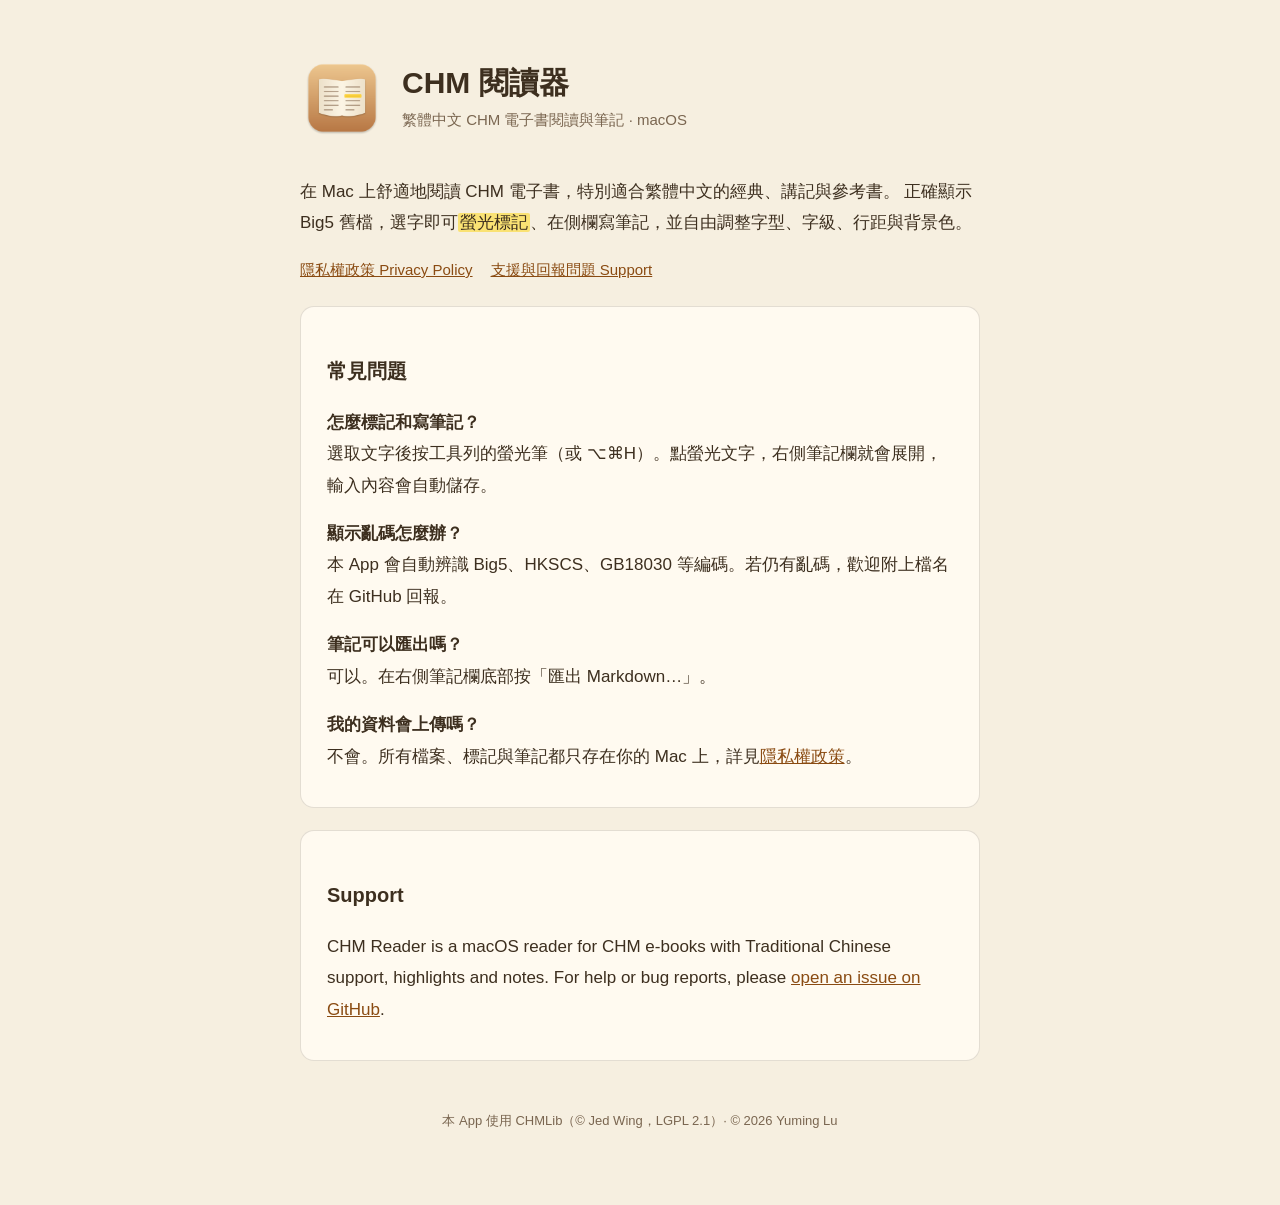
==== docs/index.html @ fc0d0d64 "Serve website from docs/ via built-in GitHub Pages instead of Actions Developer notes move to dev-do" ====
<!doctype html>
<html lang="zh-Hant">
<head>
<meta charset="utf-8">
<meta name="viewport" content="width=device-width, initial-scale=1">
<title>CHM 閱讀器</title>
<link rel="icon" href="icon.png">
<link rel="stylesheet" href="style.css">
</head>
<body>
<main>
  <header>
    <img src="icon.png" alt="CHM 閱讀器圖示">
    <div>
      <h1>CHM 閱讀器</h1>
      <p>繁體中文 CHM 電子書閱讀與筆記 · macOS</p>
    </div>
  </header>

  <p>在 Mac 上舒適地閱讀 CHM 電子書，特別適合繁體中文的經典、講記與參考書。
  正確顯示 Big5 舊檔，選字即可<mark>螢光標記</mark>、在側欄寫筆記，並自由調整字型、字級、行距與背景色。</p>

  <nav>
    <a href="privacy.html">隱私權政策 Privacy Policy</a>
    <a href="https://github.com/sunmoon-idegu/chm-reader/issues">支援與回報問題 Support</a>
  </nav>

  <section>
    <h2>常見問題</h2>
    <p><b>怎麼標記和寫筆記？</b><br>
    選取文字後按工具列的螢光筆（或 ⌥⌘H）。點螢光文字，右側筆記欄就會展開，輸入內容會自動儲存。</p>
    <p><b>顯示亂碼怎麼辦？</b><br>
    本 App 會自動辨識 Big5、HKSCS、GB18030 等編碼。若仍有亂碼，歡迎附上檔名在 GitHub 回報。</p>
    <p><b>筆記可以匯出嗎？</b><br>
    可以。在右側筆記欄底部按「匯出 Markdown…」。</p>
    <p><b>我的資料會上傳嗎？</b><br>
    不會。所有檔案、標記與筆記都只存在你的 Mac 上，詳見<a href="privacy.html">隱私權政策</a>。</p>
  </section>

  <section>
    <h2>Support</h2>
    <p>CHM Reader is a macOS reader for CHM e-books with Traditional Chinese support, highlights and notes.
    For help or bug reports, please <a href="https://github.com/sunmoon-idegu/chm-reader/issues">open an issue on GitHub</a>.</p>
  </section>

  <footer>
    本 App 使用 CHMLib（© Jed Wing，LGPL 2.1）· © 2026 Yuming Lu
  </footer>
</main>
</body>
</html>
---- docs/style.css ----
:root {
  --bg: #f6efe0;
  --card: #fffaf0;
  --text: #3d2f1f;
  --muted: #7a6650;
  --accent: #8a4b12;
  --line: rgba(61, 47, 31, 0.14);
  --mark: rgba(255, 214, 10, 0.5);
}
@media (prefers-color-scheme: dark) {
  :root {
    --bg: #1c1a17;
    --card: #26231f;
    --text: #e8e0d4;
    --muted: #a89a88;
    --accent: #e0a96d;
    --line: rgba(232, 224, 212, 0.14);
    --mark: rgba(255, 214, 10, 0.3);
  }
}
* { box-sizing: border-box; }
body {
  margin: 0;
  padding: 0 20px;
  background: var(--bg);
  color: var(--text);
  font: 17px/1.85 -apple-system, "PingFang TC", "Noto Sans TC", sans-serif;
  -webkit-font-smoothing: antialiased;
}
main { max-width: 680px; margin: 0 auto; padding: 56px 0 72px; }
header { display: flex; align-items: center; gap: 18px; margin-bottom: 36px; }
header img { width: 84px; height: 84px; flex: none; }
h1 { font-size: 30px; line-height: 1.3; margin: 0; }
header p { margin: 4px 0 0; color: var(--muted); font-size: 15px; }
h2 { font-size: 20px; margin: 40px 0 10px; }
section {
  background: var(--card);
  border: 1px solid var(--line);
  border-radius: 14px;
  padding: 6px 26px 18px;
  margin-top: 22px;
}
mark { background: var(--mark); color: inherit; padding: 0 2px; border-radius: 2px; }
a { color: var(--accent); }
ul { padding-left: 1.2em; }
li { margin: 4px 0; }
.lang { color: var(--muted); font-size: 13px; letter-spacing: 0.08em; text-transform: uppercase; margin-top: 22px; }
nav { margin-top: 10px; font-size: 15px; display: flex; gap: 18px; flex-wrap: wrap; }
footer { margin-top: 48px; color: var(--muted); font-size: 13px; text-align: center; }
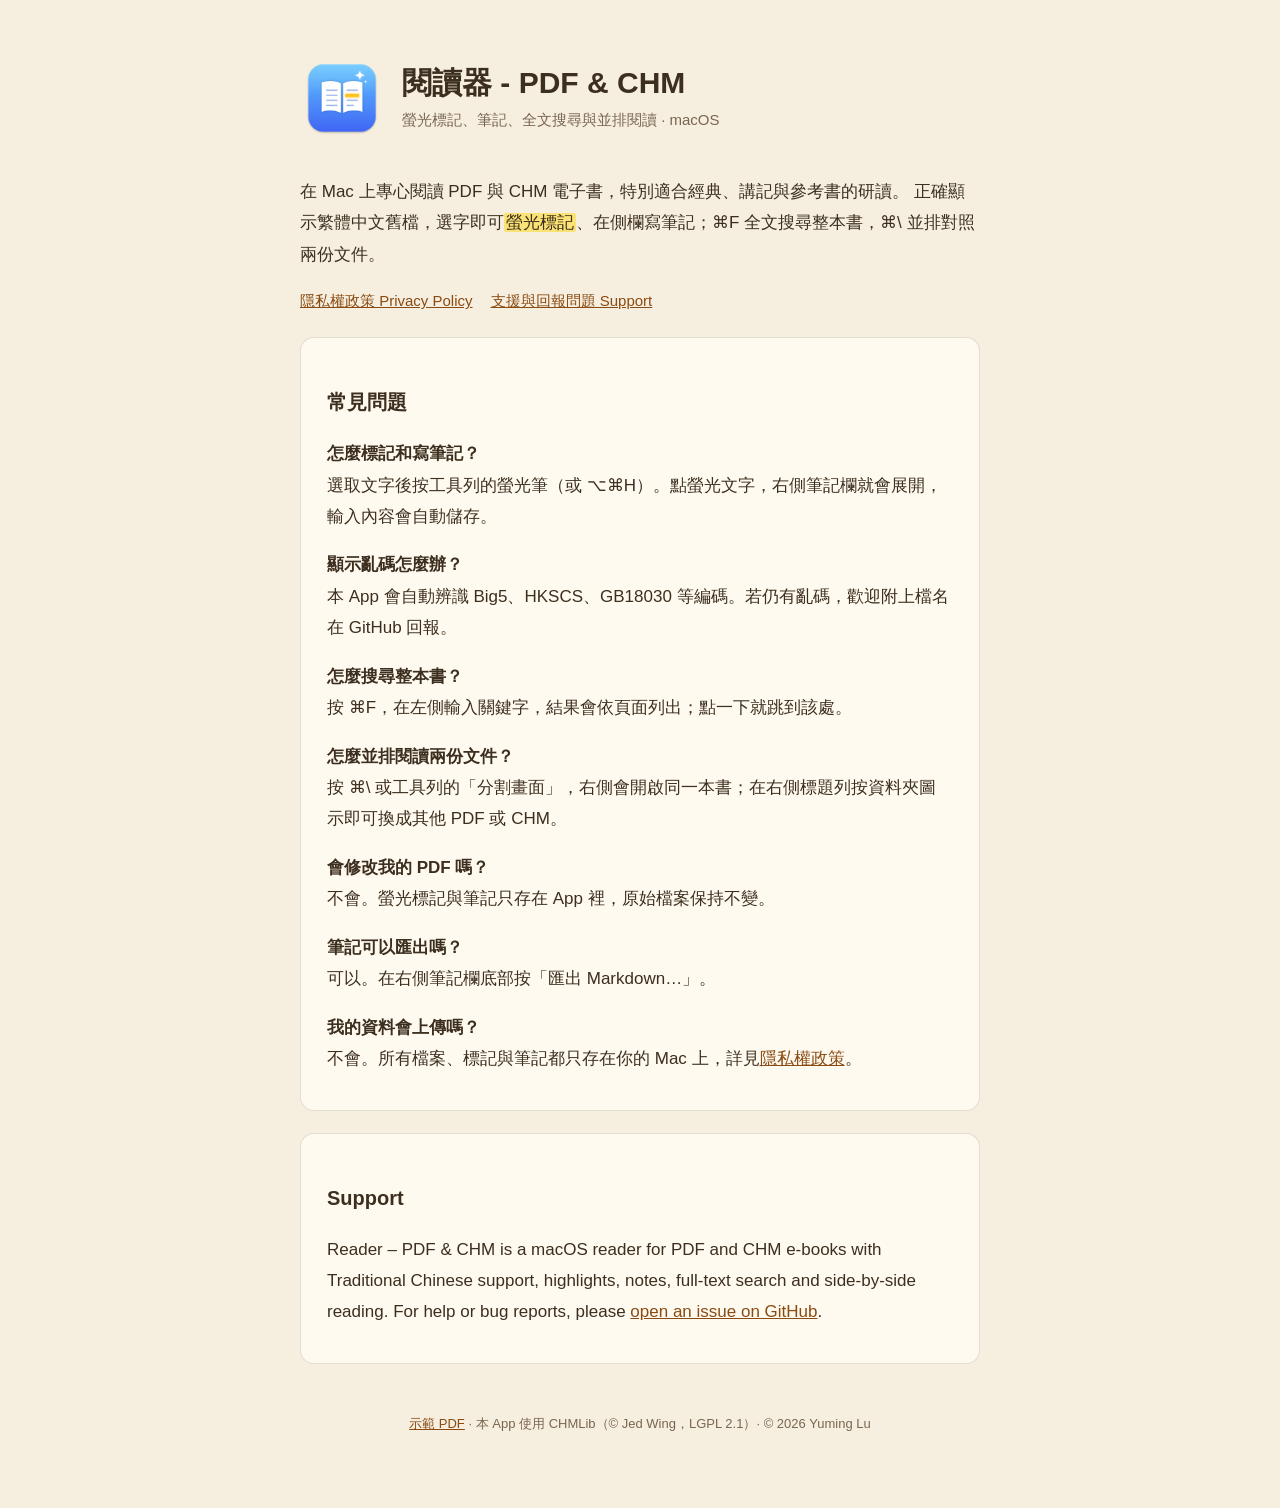
==== commit 400f8369: "Rename to 閱讀器 - PDF & CHM, prepare 1.1.0 listing and screenshots - App shows as 閱讀器; version 1.1.0 (" ====
--- a/docs/index.html
+++ b/docs/index.html
@@ -3,22 +3,22 @@
 <head>
 <meta charset="utf-8">
 <meta name="viewport" content="width=device-width, initial-scale=1">
-<title>CHM 閱讀器</title>
+<title>閱讀器 - PDF &amp; CHM</title>
 <link rel="icon" href="icon.png">
 <link rel="stylesheet" href="style.css">
 </head>
 <body>
 <main>
   <header>
-    <img src="icon.png" alt="CHM 閱讀器圖示">
+    <img src="icon.png" alt="閱讀器圖示">
     <div>
-      <h1>CHM 閱讀器</h1>
-      <p>繁體中文 CHM 電子書閱讀與筆記 · macOS</p>
+      <h1>閱讀器 - PDF &amp; CHM</h1>
+      <p>螢光標記、筆記、全文搜尋與並排閱讀 · macOS</p>
     </div>
   </header>
 
-  <p>在 Mac 上舒適地閱讀 CHM 電子書，特別適合繁體中文的經典、講記與參考書。
-  正確顯示 Big5 舊檔，選字即可<mark>螢光標記</mark>、在側欄寫筆記，並自由調整字型、字級、行距與背景色。</p>
+  <p>在 Mac 上專心閱讀 PDF 與 CHM 電子書，特別適合經典、講記與參考書的研讀。
+  正確顯示繁體中文舊檔，選字即可<mark>螢光標記</mark>、在側欄寫筆記；⌘F 全文搜尋整本書，⌘\ 並排對照兩份文件。</p>
 
   <nav>
     <a href="privacy.html">隱私權政策 Privacy Policy</a>
@@ -31,6 +31,12 @@
     選取文字後按工具列的螢光筆（或 ⌥⌘H）。點螢光文字，右側筆記欄就會展開，輸入內容會自動儲存。</p>
     <p><b>顯示亂碼怎麼辦？</b><br>
     本 App 會自動辨識 Big5、HKSCS、GB18030 等編碼。若仍有亂碼，歡迎附上檔名在 GitHub 回報。</p>
+    <p><b>怎麼搜尋整本書？</b><br>
+    按 ⌘F，在左側輸入關鍵字，結果會依頁面列出；點一下就跳到該處。</p>
+    <p><b>怎麼並排閱讀兩份文件？</b><br>
+    按 ⌘\ 或工具列的「分割畫面」，右側會開啟同一本書；在右側標題列按資料夾圖示即可換成其他 PDF 或 CHM。</p>
+    <p><b>會修改我的 PDF 嗎？</b><br>
+    不會。螢光標記與筆記只存在 App 裡，原始檔案保持不變。</p>
     <p><b>筆記可以匯出嗎？</b><br>
     可以。在右側筆記欄底部按「匯出 Markdown…」。</p>
     <p><b>我的資料會上傳嗎？</b><br>
@@ -39,12 +45,12 @@
 
   <section>
     <h2>Support</h2>
-    <p>CHM Reader is a macOS reader for CHM e-books with Traditional Chinese support, highlights and notes.
+    <p>Reader – PDF &amp; CHM is a macOS reader for PDF and CHM e-books with Traditional Chinese support, highlights, notes, full-text search and side-by-side reading.
     For help or bug reports, please <a href="https://github.com/sunmoon-idegu/chm-reader/issues">open an issue on GitHub</a>.</p>
   </section>
 
   <footer>
-    本 App 使用 CHMLib（© Jed Wing，LGPL 2.1）· © 2026 Yuming Lu
+    <a href="demo/論語選讀.pdf">示範 PDF</a> · 本 App 使用 CHMLib（© Jed Wing，LGPL 2.1）· © 2026 Yuming Lu
   </footer>
 </main>
 </body>
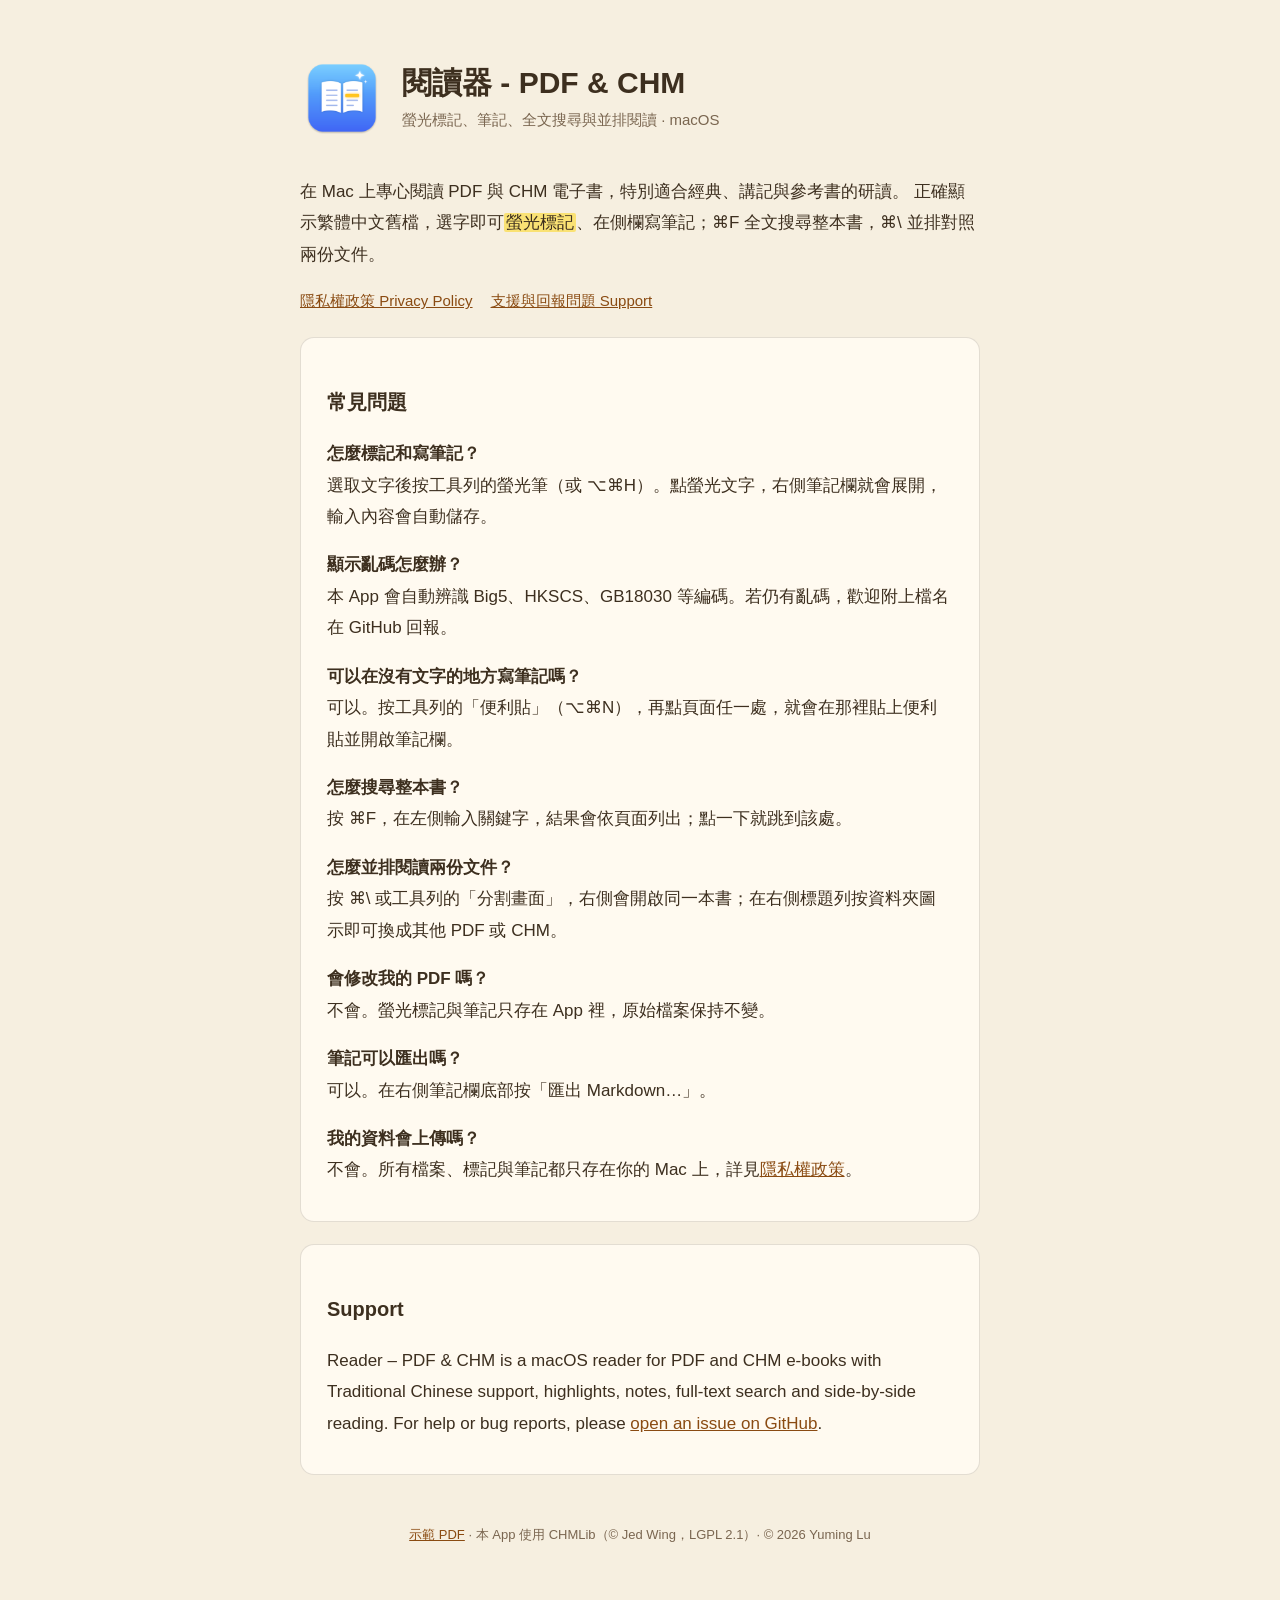
==== commit 0c04baf3: "Add sticky notes: place a note anywhere on the page A 便利貼 toolbar toggle (⌥⌘N) arms placement; the n" ====
--- a/docs/index.html
+++ b/docs/index.html
@@ -31,6 +31,8 @@
     選取文字後按工具列的螢光筆（或 ⌥⌘H）。點螢光文字，右側筆記欄就會展開，輸入內容會自動儲存。</p>
     <p><b>顯示亂碼怎麼辦？</b><br>
     本 App 會自動辨識 Big5、HKSCS、GB18030 等編碼。若仍有亂碼，歡迎附上檔名在 GitHub 回報。</p>
+    <p><b>可以在沒有文字的地方寫筆記嗎？</b><br>
+    可以。按工具列的「便利貼」（⌥⌘N），再點頁面任一處，就會在那裡貼上便利貼並開啟筆記欄。</p>
     <p><b>怎麼搜尋整本書？</b><br>
     按 ⌘F，在左側輸入關鍵字，結果會依頁面列出；點一下就跳到該處。</p>
     <p><b>怎麼並排閱讀兩份文件？</b><br>
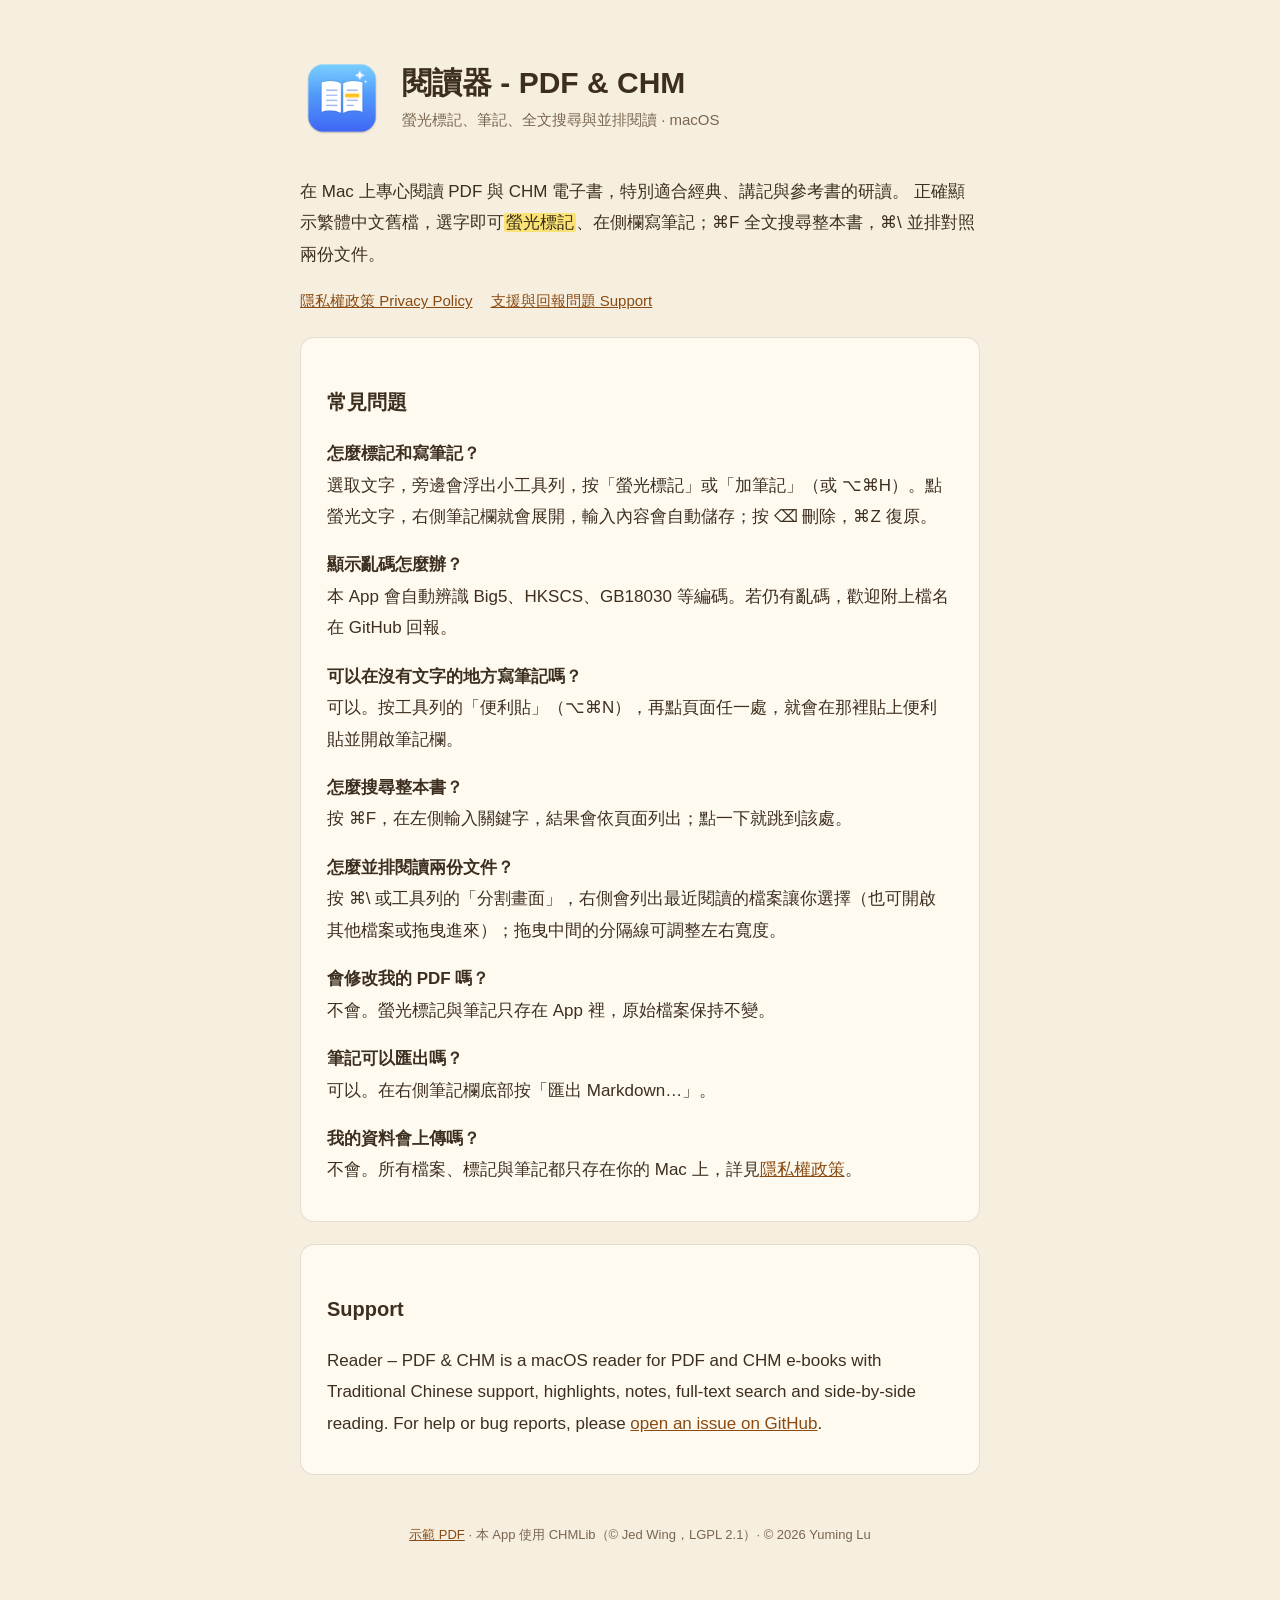
==== commit 2412ee7a: "Selection bar, ⌫ to delete notes, split chooser, leaner toolbar - Selecting text shows a floating ba" ====
--- a/docs/index.html
+++ b/docs/index.html
@@ -28,7 +28,7 @@
   <section>
     <h2>常見問題</h2>
     <p><b>怎麼標記和寫筆記？</b><br>
-    選取文字後按工具列的螢光筆（或 ⌥⌘H）。點螢光文字，右側筆記欄就會展開，輸入內容會自動儲存。</p>
+    選取文字，旁邊會浮出小工具列，按「螢光標記」或「加筆記」（或 ⌥⌘H）。點螢光文字，右側筆記欄就會展開，輸入內容會自動儲存；按 ⌫ 刪除，⌘Z 復原。</p>
     <p><b>顯示亂碼怎麼辦？</b><br>
     本 App 會自動辨識 Big5、HKSCS、GB18030 等編碼。若仍有亂碼，歡迎附上檔名在 GitHub 回報。</p>
     <p><b>可以在沒有文字的地方寫筆記嗎？</b><br>
@@ -36,7 +36,7 @@
     <p><b>怎麼搜尋整本書？</b><br>
     按 ⌘F，在左側輸入關鍵字，結果會依頁面列出；點一下就跳到該處。</p>
     <p><b>怎麼並排閱讀兩份文件？</b><br>
-    按 ⌘\ 或工具列的「分割畫面」，右側會開啟同一本書；在右側標題列按資料夾圖示即可換成其他 PDF 或 CHM。</p>
+    按 ⌘\ 或工具列的「分割畫面」，右側會列出最近閱讀的檔案讓你選擇（也可開啟其他檔案或拖曳進來）；拖曳中間的分隔線可調整左右寬度。</p>
     <p><b>會修改我的 PDF 嗎？</b><br>
     不會。螢光標記與筆記只存在 App 裡，原始檔案保持不變。</p>
     <p><b>筆記可以匯出嗎？</b><br>
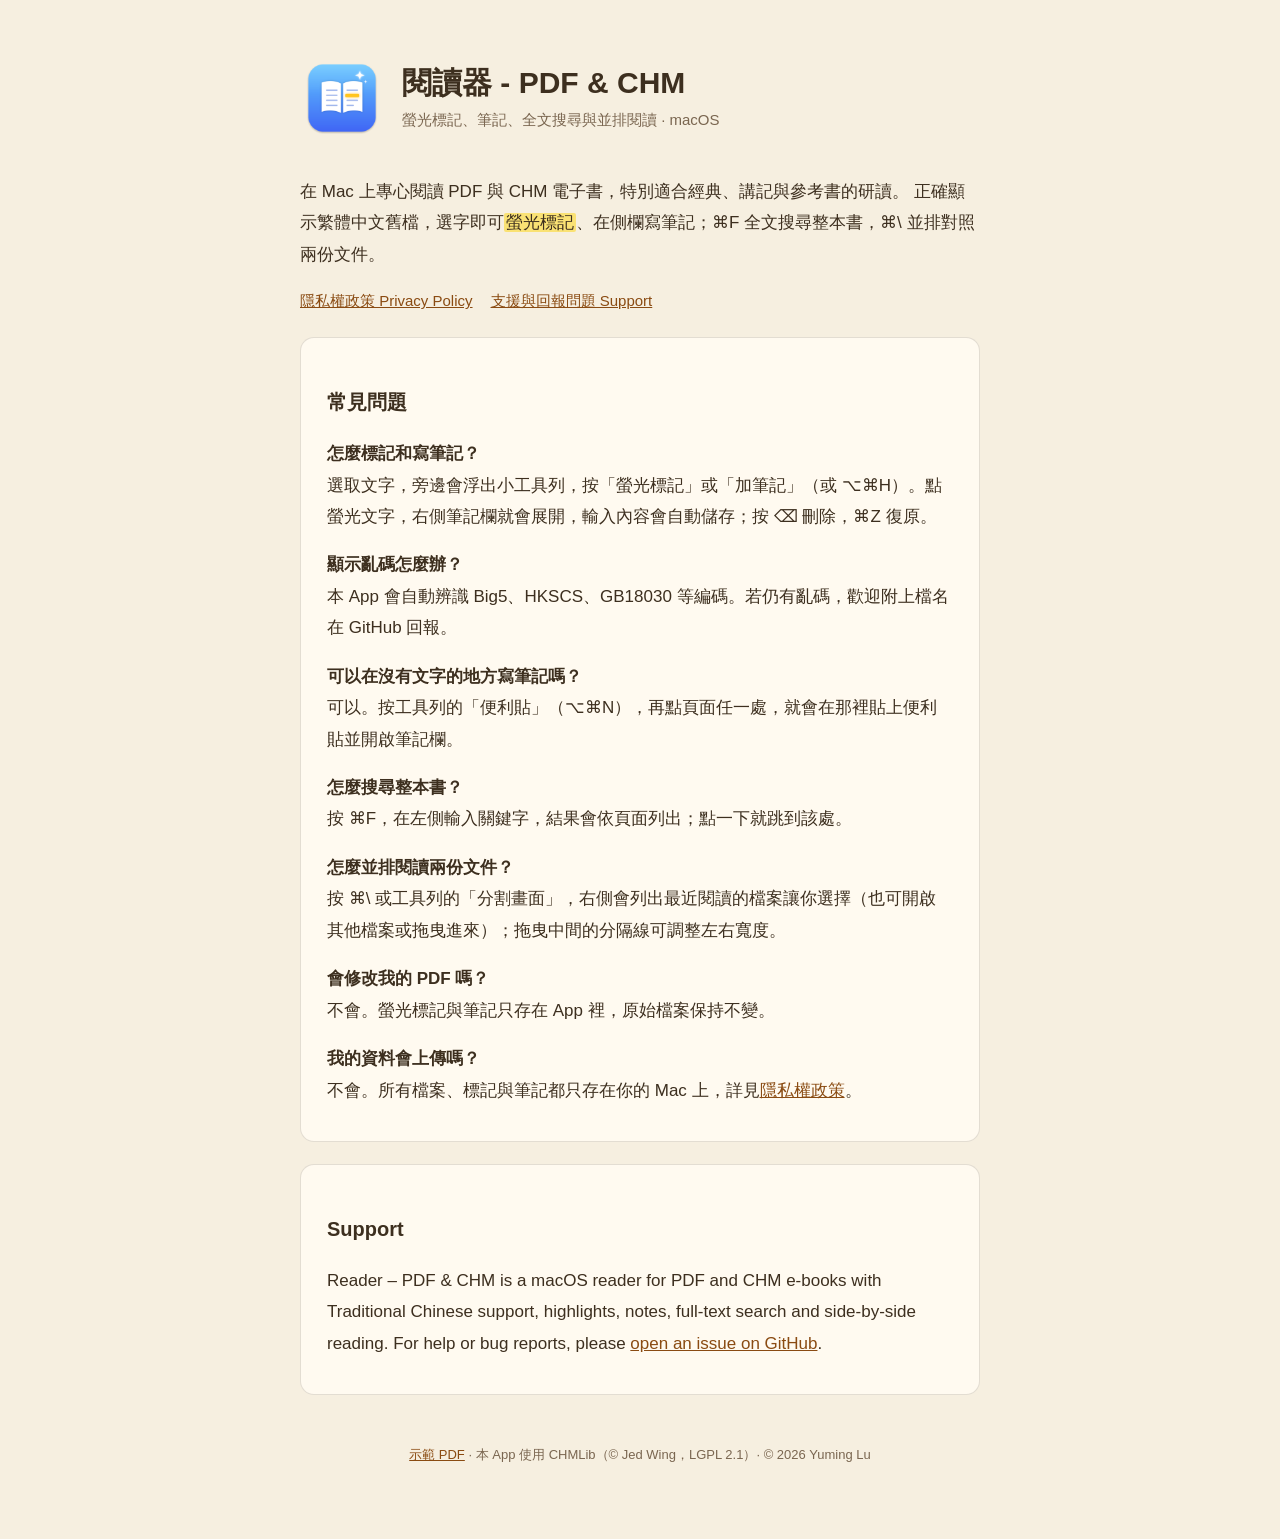
==== commit 60e73b11: "Remove Markdown export of notes Co-Authored-By: Claude Opus 5.5 <noreply@anthropic.com> Claude-Sessi" ====
--- a/docs/index.html
+++ b/docs/index.html
@@ -39,8 +39,6 @@
     按 ⌘\ 或工具列的「分割畫面」，右側會列出最近閱讀的檔案讓你選擇（也可開啟其他檔案或拖曳進來）；拖曳中間的分隔線可調整左右寬度。</p>
     <p><b>會修改我的 PDF 嗎？</b><br>
     不會。螢光標記與筆記只存在 App 裡，原始檔案保持不變。</p>
-    <p><b>筆記可以匯出嗎？</b><br>
-    可以。在右側筆記欄底部按「匯出 Markdown…」。</p>
     <p><b>我的資料會上傳嗎？</b><br>
     不會。所有檔案、標記與筆記都只存在你的 Mac 上，詳見<a href="privacy.html">隱私權政策</a>。</p>
   </section>
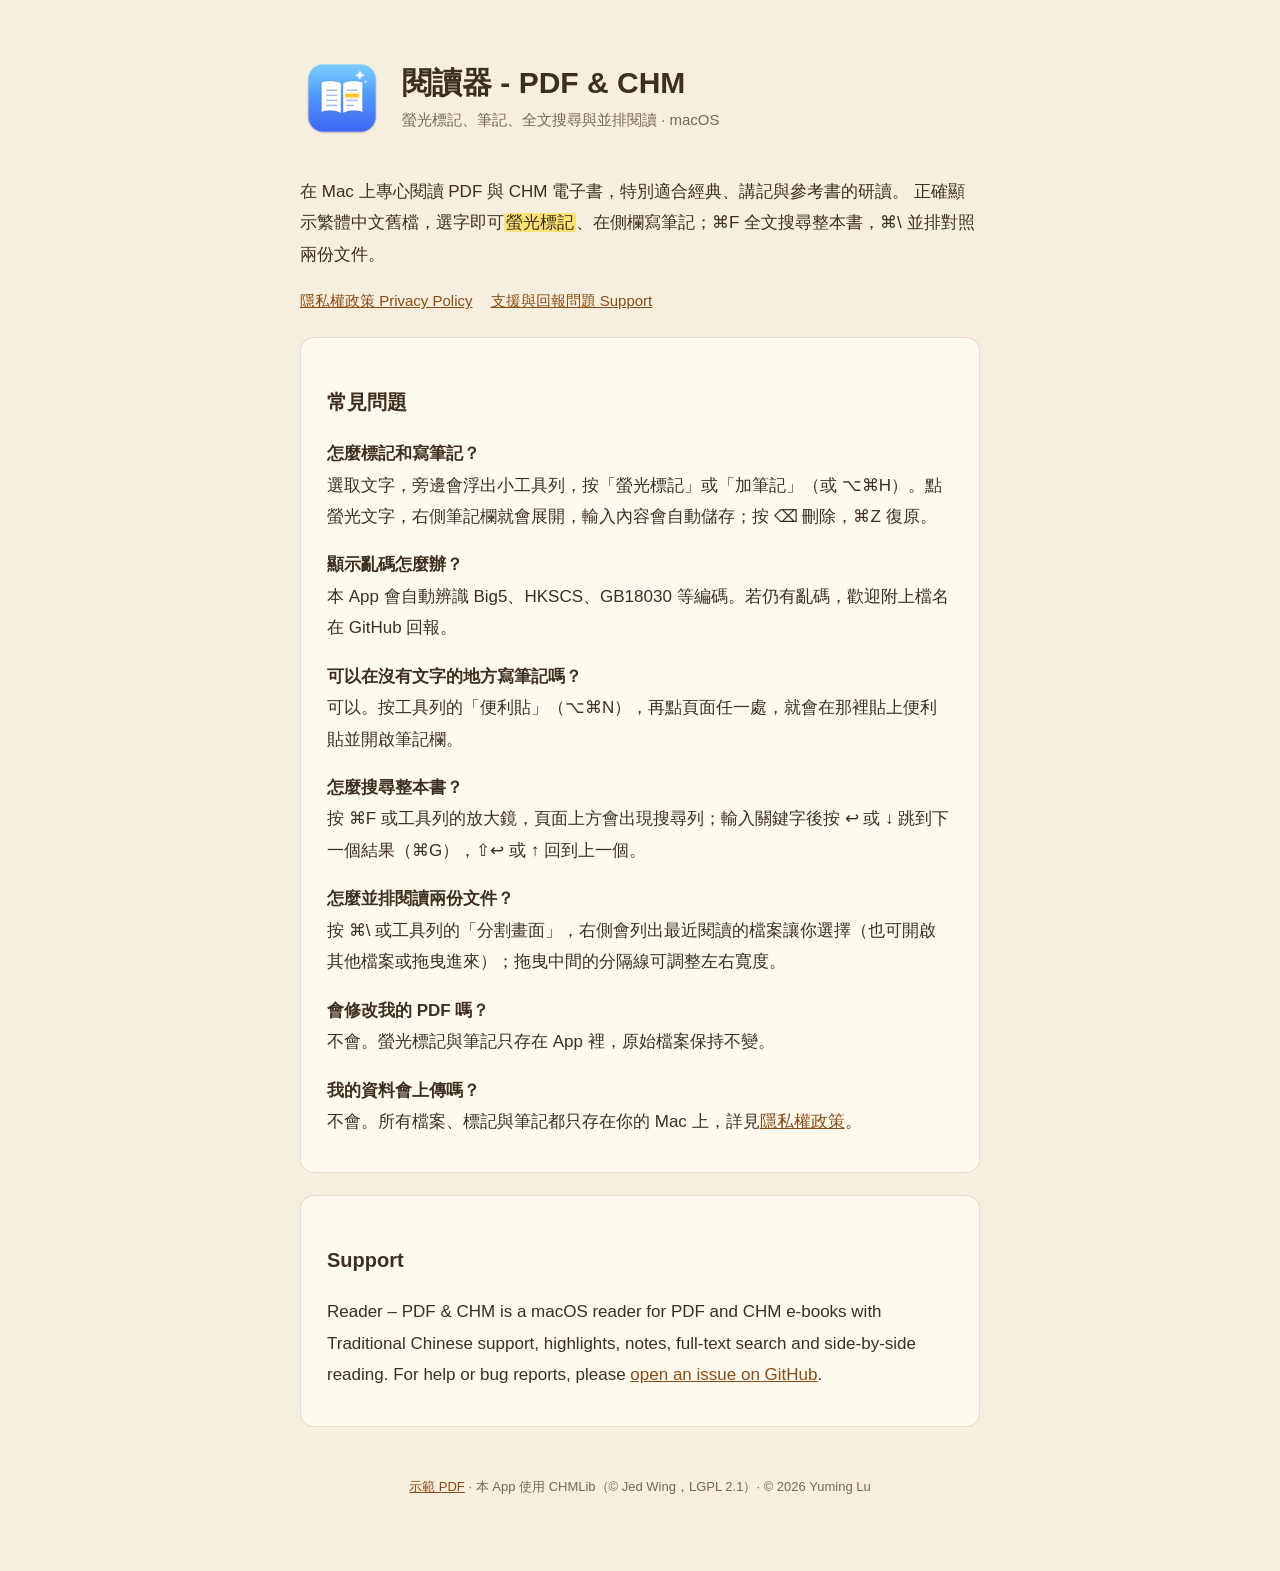
==== commit 329d5105: "Find bar, PDF thumbnails, fix crash selecting a PDF table - ⌘F / toolbar magnifier opens a floating " ====
--- a/docs/index.html
+++ b/docs/index.html
@@ -34,7 +34,7 @@
     <p><b>可以在沒有文字的地方寫筆記嗎？</b><br>
     可以。按工具列的「便利貼」（⌥⌘N），再點頁面任一處，就會在那裡貼上便利貼並開啟筆記欄。</p>
     <p><b>怎麼搜尋整本書？</b><br>
-    按 ⌘F，在左側輸入關鍵字，結果會依頁面列出；點一下就跳到該處。</p>
+    按 ⌘F 或工具列的放大鏡，頁面上方會出現搜尋列；輸入關鍵字後按 ↩ 或 ↓ 跳到下一個結果（⌘G），⇧↩ 或 ↑ 回到上一個。</p>
     <p><b>怎麼並排閱讀兩份文件？</b><br>
     按 ⌘\ 或工具列的「分割畫面」，右側會列出最近閱讀的檔案讓你選擇（也可開啟其他檔案或拖曳進來）；拖曳中間的分隔線可調整左右寬度。</p>
     <p><b>會修改我的 PDF 嗎？</b><br>
